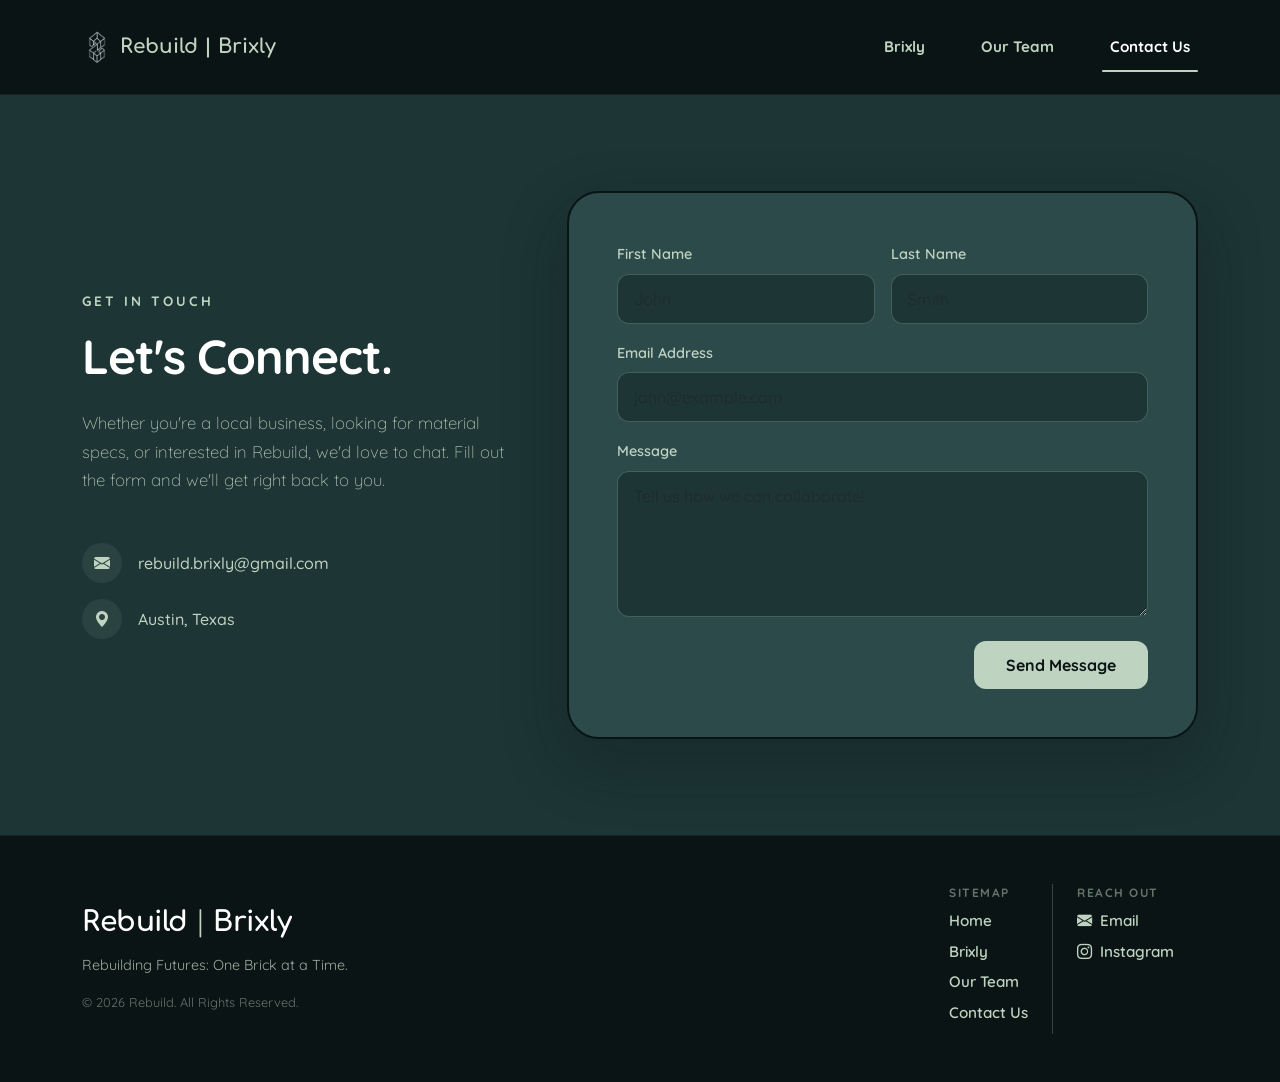
==== contact.html @ e6a3d06c "Add files via upload" ====
<!DOCTYPE html>
<html lang="en">
    <head>
        <meta charset="utf-8" />
        <meta name="viewport" content="width=device-width, initial-scale=1, shrink-to-fit=no" />
        <meta name="description" content="Connect with Rebuild" />
        <meta name="author" content="Rebuild" />
        <title>Rebuild | Brixly</title>
        <link rel="icon" type="image/x-icon" href="assets/img/cool.png" />
<link href="https://cdn.jsdelivr.net/npm/bootstrap@5.3.2/dist/css/bootstrap.min.css" rel="stylesheet">
<link rel="stylesheet" href="https://cdn.jsdelivr.net/npm/bootstrap-icons@1.11.1/font/bootstrap-icons.css">
<link href="https://fonts.googleapis.com/css2?family=Comfortaa:wght@700&display=swap" rel="stylesheet">
        <link href="https://fonts.googleapis.com/css2?family=Quicksand:wght@400;500;600;700&display=swap" rel="stylesheet">
        <link href="css/styles.css" rel="stylesheet" />
        <style>
            /* Continuous Deep Eucalyptus Canvas */
            html, body {
                background-color: #1d3535 !important;
                color: #ffffff !important;
                font-family: 'Quicksand', sans-serif !important;
                overflow-x: hidden;
            }
            
            .navbar-brand {
                font-family: 'Comfortaa', sans-serif !important;
                font-weight: 700;
                color: #bfd3c1 !important;
            }

            /* Clean Sage Navbar links */
            .nav-link {
                font-weight: 700;
                font-size: 0.95rem;
                color: #bfd3c1 !important;
                opacity: 1 !important;
                transition: opacity 0.2s ease;
            }
            .nav-link:hover {
                opacity: 0.7 !important;
            }

            /* Active Page Navigation Indicator Line */
            .nav-link.active {
                position: relative;
                color: #ffffff !important;
            }
            .nav-link.active::after {
                content: '';
                position: absolute;
                bottom: -6px;
                left: 0;
                width: 100%;
                height: 2px;
                background-color: #bfd3c1;
                border-radius: 2px;
            }
            
            /* Solid Form Card Layout */
            .contact-card {
                background-color: #2d4a4a !important; 
                border: 2px solid #0a1414 !important;
                border-radius: 32px !important;
                padding: 3rem !important;
                box-shadow: 0 1.5rem 4rem rgba(10, 20, 20, 0.3) !important;
            }

            /* Custom Styled Input Fields */
            .form-control {
                background-color: #1d3535 !important;
                border: 1px solid rgba(191, 211, 193, 0.15) !important;
                color: #ffffff !important;
                border-radius: 12px !important;
                padding: 0.75rem 1rem !important;
                transition: border-color 0.2s ease, box-shadow 0.2s ease !important;
            }
            .form-control:focus {
                border-color: #bfd3c1 !important;
                box-shadow: 0 0 0 0.25rem rgba(191, 211, 193, 0.1) !important;
            }
            .form-label {
                color: #bfd3c1 !important;
                font-weight: 600;
                font-size: 0.9rem;
            }

            /* High-Contrast Interactive Button */
            .btn-submit {
                background-color: #bfd3c1 !important;
                color: #0a1414 !important;
                font-weight: 700;
                border-radius: 12px !important;
                padding: 0.75rem 2rem !important;
                border: none !important;
                transition: opacity 0.2s ease, transform 0.1s ease !important;
            }
            .btn-submit:hover {
                opacity: 0.9 !important;
            }
            .btn-submit:active {
                transform: scale(0.98);
            }
        </style>
    </head>
    <body>

        <nav class="navbar navbar-expand-lg py-4" style="background-color: #0a1414; border-bottom: 1px solid rgba(191, 211, 193, 0.08);">
            <div class="container">
                <div class="d-flex align-items-center">
                    <img src="assets/img/logo.png" alt="Logo" width="30" style="height: auto;" class="me-2" />
                    <a class="navbar-brand m-0" href="index.html">Rebuild | Brixly</a>
                </div>
                <div class="navbar-nav ms-auto flex-row align-items-center" style="gap: 2.5rem;">
             <a class="nav-link" href="product.html">Brixly</a>
             <a class="nav-link" href="about.html">Our Team</a>
             <a class="nav-link active" href="contact.html">Contact Us</a>
             </div>
            </div>
        </nav>

        <main class="py-5 my-5">
            <div class="container">
                <div class="row g-5 align-items-center">
                    
                    <div class="col-lg-5">
                        <span style="font-weight: 700; font-size: 0.85rem; color: #bfd3c1 !important; text-transform: uppercase; letter-spacing: 3px; display: block;" class="mb-3">
                            Get In Touch
                        </span>
                        <h1 class="display-5 fw-bold mb-4" style="letter-spacing: -1px;">Let's Connect.</h1>
                        <p class="lead mb-5" style="color: #bfd3c1; opacity: 0.9; font-size: 1.05rem; line-height: 1.7;">
Whether you're a local business, looking for material specs, or interested in Rebuild, we'd love to chat. Fill out the form and we'll get right back to you.                        </p>
                        
                        <div class="d-flex flex-column gap-3">
                            <div class="d-flex align-items-center">
                                <div style="width: 40px; height: 40px; background-color: rgba(191, 211, 193, 0.08); border-radius: 50%; display: flex; align-items: center; justify-content: center;" class="me-3">
                                    <i class="bi bi-envelope-fill" style="color: #bfd3c1;"></i>
                                </div>
                                <span style="font-weight: 500; color: #bfd3c1;">rebuild.brixly@gmail.com</span>
                            </div>
                            <div class="d-flex align-items-center">
                                <div style="width: 40px; height: 40px; background-color: rgba(191, 211, 193, 0.08); border-radius: 50%; display: flex; align-items: center; justify-content: center;" class="me-3">
                                    <i class="bi bi-geo-alt-fill" style="color: #bfd3c1;"></i>
                                </div>
                                <span style="font-weight: 500; color: #bfd3c1;">Austin, Texas</span>
                            </div>
                        </div>
                    </div>

                    <div class="col-lg-7">
                        <div class="contact-card">
                            <form>
                                <div class="row g-3">
                                    <div class="col-md-6">
                                        <label class="form-label">First Name</label>
                                        <input type="text" class="form-control" placeholder="John" required />
                                    </div>
                                    <div class="col-md-6">
                                        <label class="form-label">Last Name</label>
                                        <input type="text" class="form-control" placeholder="Smith" required />
                                    </div>
                                    <div class="col-12">
                                        <label class="form-label">Email Address</label>
                                        <input type="email" class="form-control" placeholder="john@example.com" required />
                                    </div>
                                    <div class="col-12">
                                        <label class="form-label">Message</label>
                                        <textarea class="form-control" rows="5" placeholder="Tell us how we can collaborate!" required></textarea>
                                    </div>
                                    <div class="col-12 text-end mt-4">
                                        <button type="submit" class="btn btn-submit">Send Message</button>
                                    </div>
                                </div>
                            </form>
                        </div>
                    </div>

                </div>
            </div>
        </main>

      <footer class="py-5" style="background-color: #0a1414; border-top: 1px solid rgba(191, 211, 193, 0.08); margin-top: auto;">
    
    <style>
        .footer-link-hover {
            color: #bfd3c1 !important;
            text-decoration: none !important;
            font-weight: 600;
            transition: color 0.2s ease-in-out, opacity 0.2s ease-in-out;
        }
        /* When a user hovers, it smoothly dims slightly to create click-feedback */
        .footer-link-hover:hover {
            color: #ffffff !important; /* Changes text color to solid white */
            opacity: 0.75;             /* Or dims it slightly, customize to preference */
        }
    </style>

    <div class="container">
        <div class="row align-items-center justify-content-between" style="font-size: 0.95rem; font-family: 'Quicksand', sans-serif;">
            
            <div class="col-md-5 text-center text-md-start mb-4 mb-md-0">
                <h3 class="fw-extrabold mb-3" style="font-family: 'Comfortaa', sans-serif !important; color: #ffffff; letter-spacing: -0.5px; font-size: 1.75rem; font-weight: 800;">
                    Rebuild <span style="color: #bfd3c1; font-weight: 300;">|</span> Brixly
                </h3>
                <p class="mb-3" style="color: #bfd3c1; opacity: 0.8; font-size: 0.9rem; line-height: 1.5; max-width: 320px;">
                    Rebuilding Futures: One Brick at a Time.
                </p>
                <p class="mb-0" style="color: #bfd3c1; opacity: 0.5; font-size: 0.8rem;">
                    &copy; 2026 Rebuild. All Rights Reserved.
                </p>
            </div>
            
            <div class="col-md-7 col-lg-6">
                <div class="row align-items-start justify-content-center justify-content-md-end g-0">
                    
                    <div class="col-auto text-start px-4">
                        <span style="font-size: 0.75rem; font-weight: 700; color: #bfd3c1; opacity: 0.5; text-transform: uppercase; letter-spacing: 1.5px; display: block;" class="mb-2">
                            Sitemap
                        </span>
                        <ul class="list-unstyled mb-0 d-flex flex-column gap-2">
                            <li><a href="index.html" class="footer-link-hover">Home</a></li>
                            <li><a href="product.html" class="footer-link-hover">Brixly</a></li>
                            <li><a href="about.html" class="footer-link-hover">Our Team</a></li>
                            <li><a href="contact.html" class="footer-link-hover">Contact Us</a></li>
                        </ul>
                    </div>
                    
                    <div class="col-auto p-0 align-self-center" style="width: 1px; height: 150px; background-color: rgba(191, 211, 193, 0.25);"></div>
                    
                    <div class="col-auto text-start px-4">
                        <span style="font-size: 0.75rem; font-weight: 700; color: #bfd3c1; opacity: 0.5; text-transform: uppercase; letter-spacing: 1.5px; display: block;" class="mb-2">
                            Reach Out
                        </span>
                        <ul class="list-unstyled mb-0 d-flex flex-column gap-2">
                            <li>
                                <a href="mailto:rebuild.brixly@gmail.com" class="footer-link-hover">
                                    <i class="bi bi-envelope-fill me-1"></i> Email
                                </a>
                            </li>
                            <li>
                                <a href="https://instagram.com/rebuild.brixly" target="_blank" rel="noopener noreferrer" class="footer-link-hover">
                                    <i class="bi bi-instagram me-1"></i> Instagram
                                </a>
                            </li>
                        </ul>
                    </div>
                    
                </div>
            </div>
            
        </div>
    </div>
</footer>


<script src="https://cdn.jsdelivr.net/npm/bootstrap@5.3.2/dist/js/bootstrap.bundle.min.js"></script>
    </body>
</html>
---- css/styles.css ----
@charset "UTF-8";

/* ==========================================================================
   Custom Project Overrides 
   ========================================================================== */

.features-icons {
  padding-top: 7rem;
  padding-bottom: 7rem;
}
.features-icons .features-icons-item {
  max-width: 20rem;
}
.features-icons .features-icons-item .features-icons-icon {
  height: 7rem;
}
.features-icons .features-icons-item .features-icons-icon i {
  font-size: 4.5rem;
}

header.masthead {
  position: relative;
  background-color: #343a40;
  background: url("../assets/img/bg-masthead.jpg") no-repeat center center;
  background-size: cover;
  padding-top: 8rem;
  padding-bottom: 8rem;
}
header.masthead:before {
  content: "";
  position: absolute;
  background-color: #1c375e;
  height: 100%;
  width: 100%;
  top: 0;
  left: 0;
  opacity: 0.5;
}
header.masthead h1, header.masthead .h1 {
  font-size: 2rem;
}
@media (min-width: 768px) {
  header.masthead {
    padding-top: 12rem;
    padding-bottom: 12rem;
  }
  header.masthead h1, header.masthead .h1 {
    font-size: 3rem;
  }
}

.showcase .showcase-text {
  padding: 3rem;
}
.showcase .showcase-img {
  min-height: 30rem;
  background-size: cover;
}
@media (min-width: 768px) {
  .showcase .showcase-text {
    padding: 7rem;
  }
}

.testimonials {
  padding-top: 7rem;
  padding-bottom: 7rem;
}
.testimonials .testimonial-item {
  max-width: 18rem;
}
.testimonials .testimonial-item img {
  max-width: 12rem;
  box-shadow: 0px 5px 5px 0px #adb5bd;
}

.call-to-action {
  position: relative;
  background-color: #343a40;
  background: url("../assets/img/bg-masthead.jpg") no-repeat center center;
  background-size: cover;
  padding-top: 7rem;
  padding-bottom: 7rem;
}
.call-to-action:before {
  content: "";
  position: absolute;
  background-color: #1c375e;
  height: 100%;
  width: 100%;
  top: 0;
  left: 0;
  opacity: 0.5;
}

footer.footer {
  padding-top: 4rem;
  padding-bottom: 4rem;
}
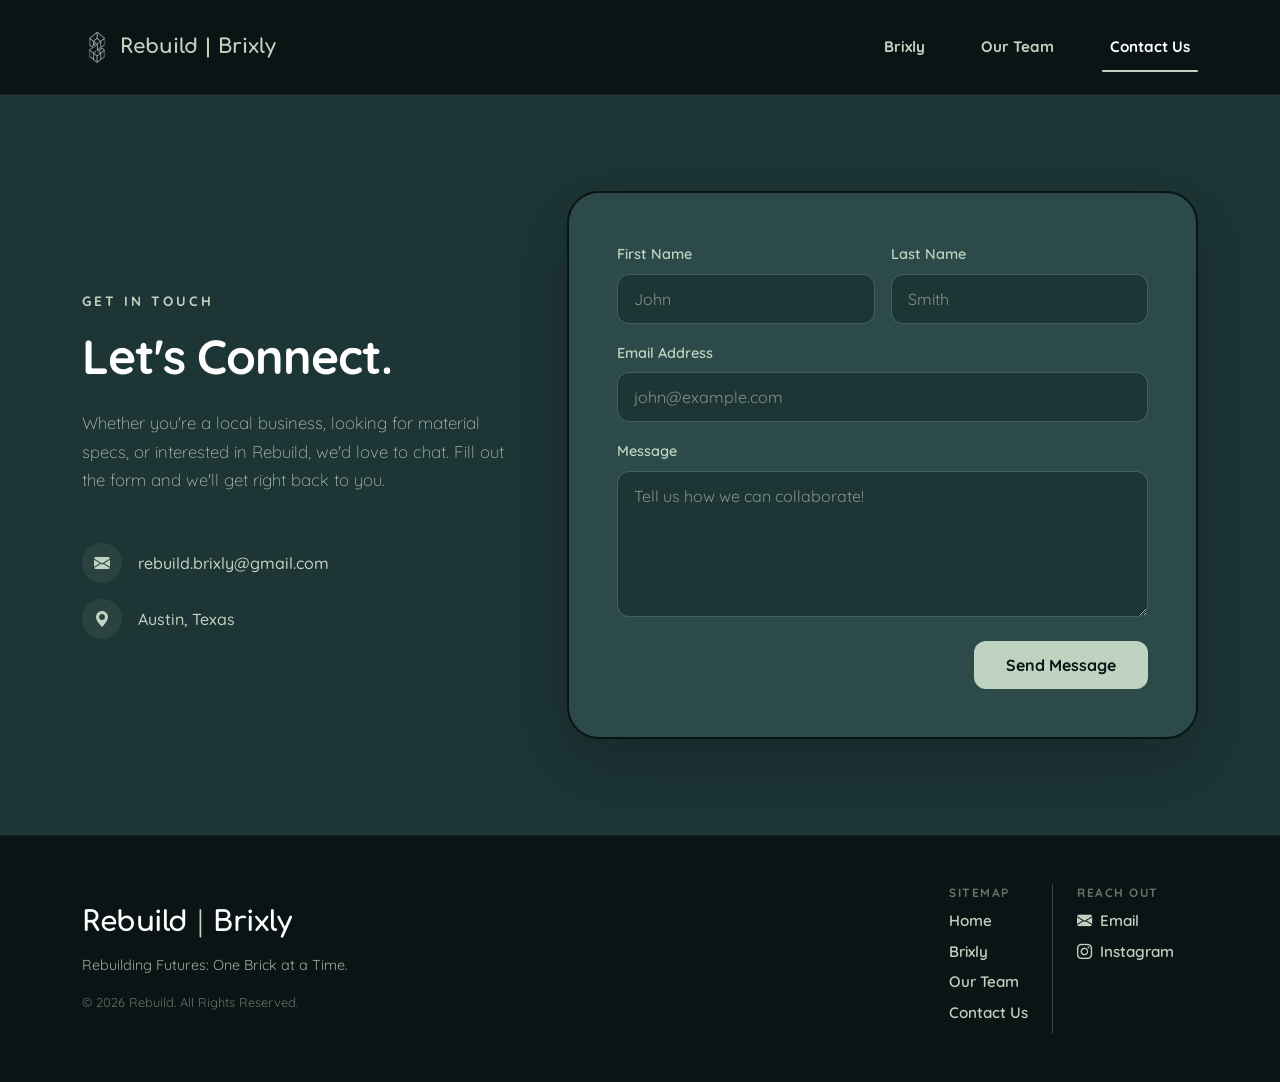
==== commit 4d7f1348: "Add files via upload" ====
--- a/contact.html
+++ b/contact.html
@@ -11,7 +11,7 @@
 <link rel="stylesheet" href="https://cdn.jsdelivr.net/npm/bootstrap-icons@1.11.1/font/bootstrap-icons.css">
 <link href="https://fonts.googleapis.com/css2?family=Comfortaa:wght@700&display=swap" rel="stylesheet">
         <link href="https://fonts.googleapis.com/css2?family=Quicksand:wght@400;500;600;700&display=swap" rel="stylesheet">
-        <link href="css/styles.css" rel="stylesheet" />
+        <link href="css/styles.css?v=2" rel="stylesheet" />
         <style>
             /* Continuous Deep Eucalyptus Canvas */
             html, body {
--- a/css/styles.css
+++ b/css/styles.css
@@ -96,4 +96,19 @@
 footer.footer {
   padding-top: 4rem;
   padding-bottom: 4rem;
+}
+
+/* ==========================================================================
+   Form Accessibility & Readability Fixes
+   ========================================================================== */
+
+/* Forces input typed text and placeholder text to be highly visible */
+.form-control {
+    color: #ffffff !important; 
+}
+
+/* Adjusts the placeholder text color so users can see the hint text clearly */
+.form-control::placeholder {
+    color: rgba(191, 211, 193, 0.6) !important; /* Semi-transparent Sage Tint */
+    opacity: 1; /* Overrides browser defaults */
 }
